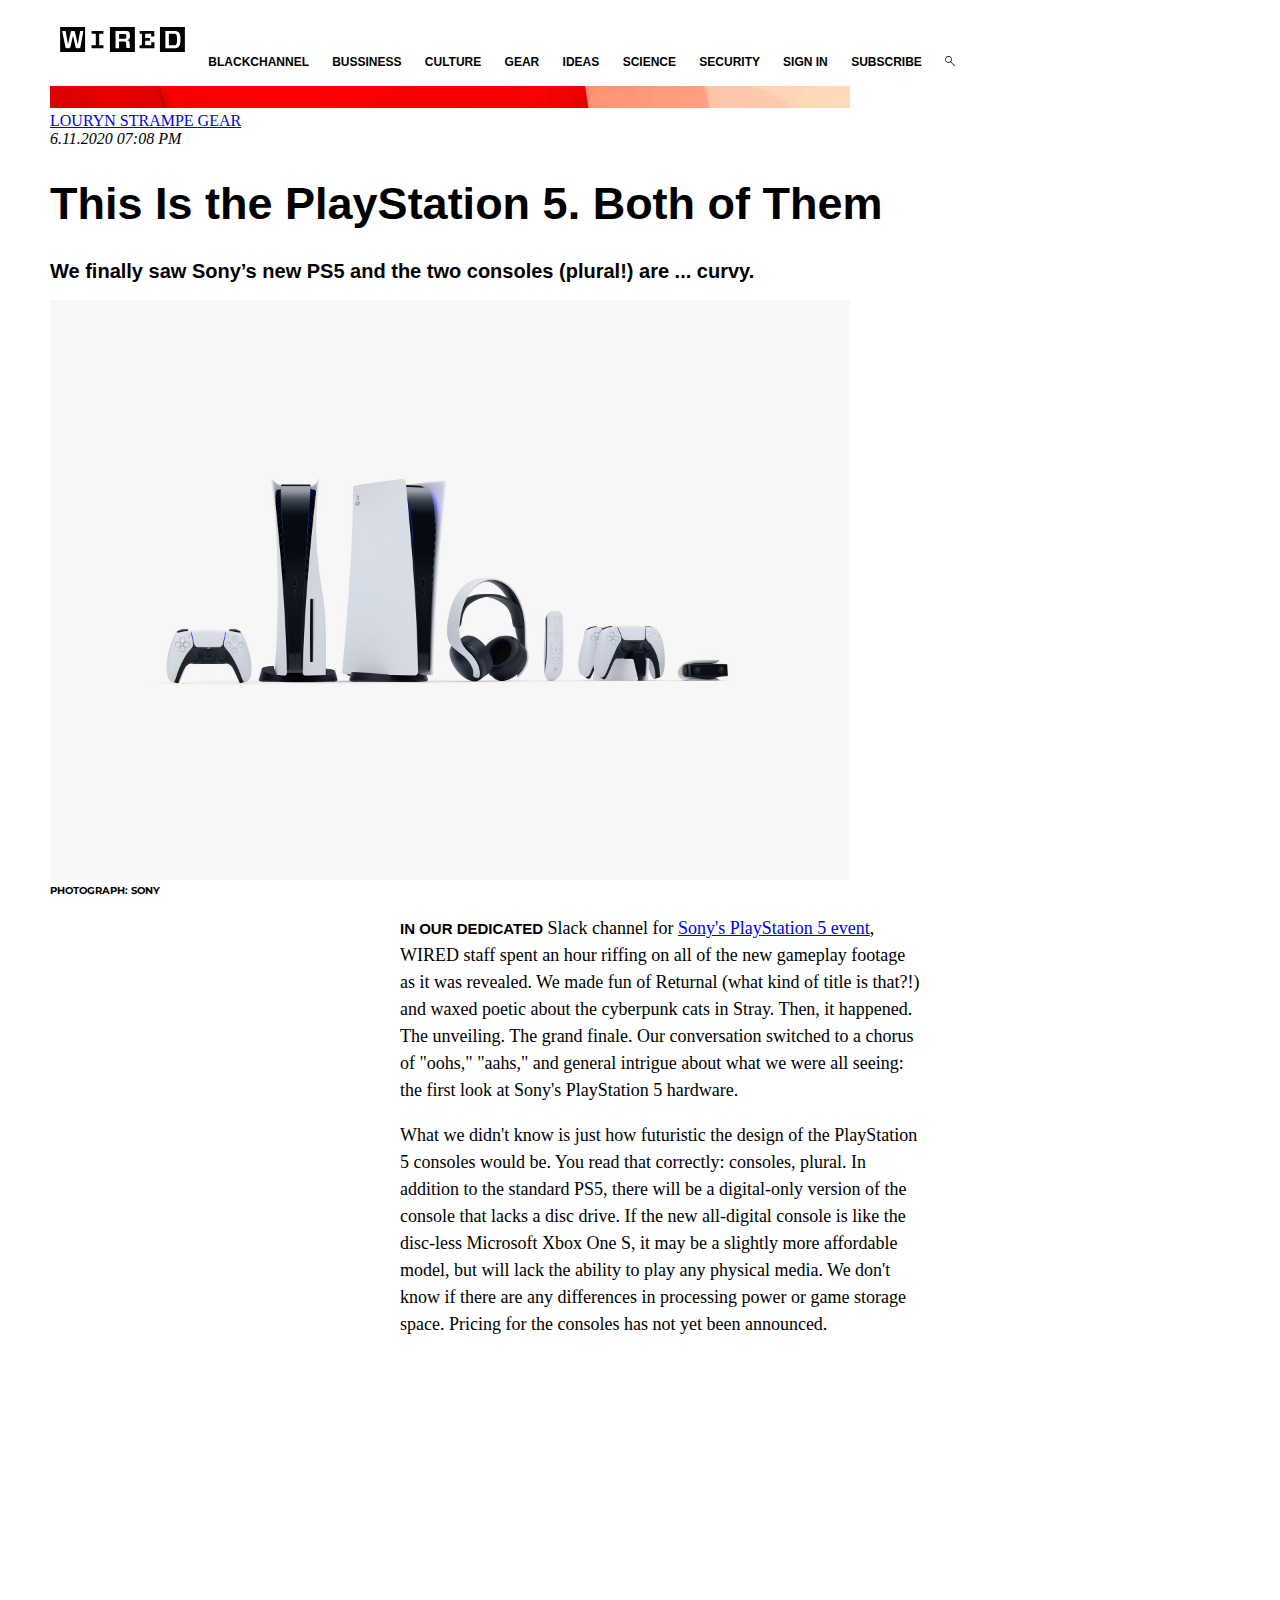
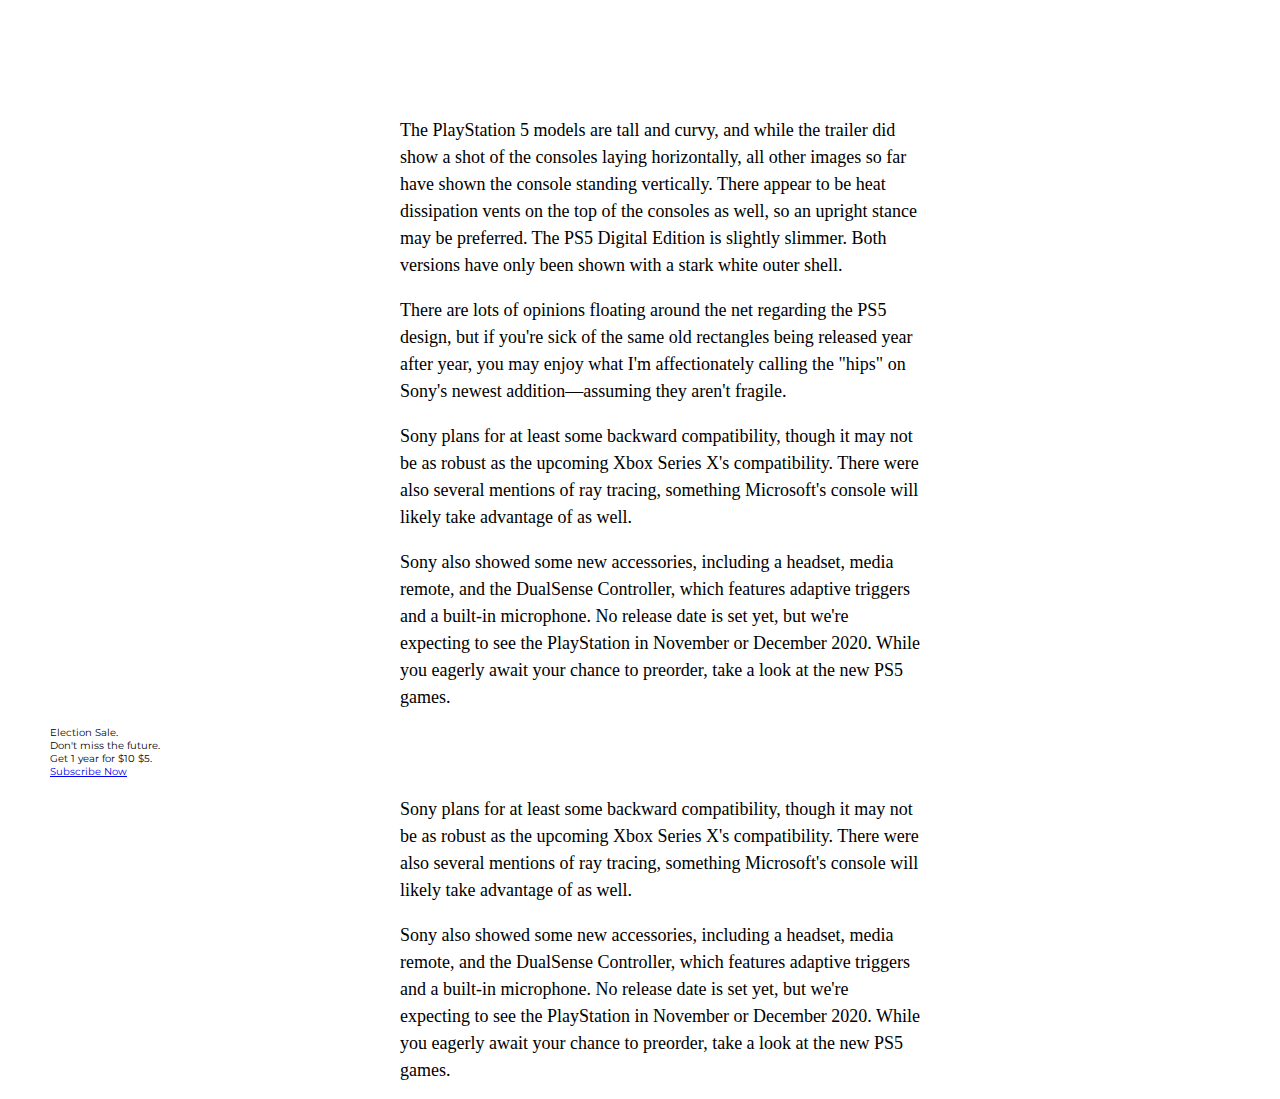
==== WIRED/index.html @ dc95e337 "My first newspaper" ====
<!DOCTYPE html>
<html lang="en">
<head>
    <meta charset="UTF-8">
    <meta name="viewport" content="width=device-width, initial-scale=1.0">
    <title>The Radium Post</title>
    <link rel="stylesheet" href="main.css">
</head>
<body>
    <nav id="navbar">
        <div class="container">
            <ul>
                <li>
                    <a href="https://www.wired.com/"><img src="../WIRED/Images/logo.svg">
                    </a>
                </li>
                <li>
                    <a href="https://www.wired.com/category/backchannel/">blackchannel
                    </a>
                </li>
                <li>
                    <a href="https://www.wired.com/category/business/">bussiness
                    </a>
                </li>
                <li>
                    <a href="https://www.wired.com/category/culture/">culture
                    </a>
                </li>
                <li>
                    <a href="https://www.wired.com/category/gear/">gear
                    </a>
                </li>
                <li>
                    <a href="https://www.wired.com/category/ideas/">ideas
                    </a>
                </li>
                <li>
                    <a href="https://www.wired.com/category/science/">science
                    </a>
                </li>
                <li>
                    <a href="https://www.wired.com/category/security/">security
                    </a>
                </li>
                <li>
                    <a href="https://www.wired.com/account/sign-in?redirectURL=https%3A%2F%2Fwww.wired.com%2Fstory%2Fsony-playstation-5-reveal%2F">sign in
                    </a>
                </li>
                <li>
                    <a href="https://subscribe.wired.com/subscribe/splits/wired/WIR_FAILSAFE?source=HCL_WIR_GLOBAL_NAV_CTA_FAILSAFE_0&_ga=2.249877830.1750334631.1602458277-904272401.1602458273">subscribe
                    </a>
                </li>
                <li>
                    <a href="https://www.wired.com/search"> <img src="../WIRED/Images/lupa.svg" height="10" width="10">
                    </a>
                </li>
            </ul>
        </div>
    </nav>
    <div><a href="https://subscribe.wired.com/subscribe/splits/wired/WIR_FAILSAFE?source=HCL_WIR_LEADERBOARD_FAILSAFE_0&_ga=2.215929815.1750334631.1602458277-904272401.1602458273"><img id="suscribe" src="../WIRED/Images/unlimited.jpg" height="100" width="800"></a>
    </div>
    <div id="link"> <a href="https://www.wired.com/contributor/louryn-strampe">LOURYN STRAMPE
    </a> 
    <a href="https://www.wired.com/category/gear">GEAR
    </a> 
    <address>6.11.2020 07:08 PM
    </address>
    <h1 class="title">This Is the PlayStation 5. Both of Them
    </h1>
    <article>
        <h2>We finally saw Sony’s new PS5 and the two consoles (plural!) are ... curvy.
        </h2>
        <img src="Images/sony-ps5.jpg" width="800" height="580">
        <div class="caption">
            <link href="https://fonts.googleapis.com/css2?family=Montserrat:wght@600&display=swap" rel="stylesheet"><b>PHOTOGRAPH: SONY</b>
            <p><span class="lead-in-text-callout">In our dedicated</span> Slack channel for <a href="https://www.youtube.com/watch?v=RuLci-lSeCo">Sony's PlayStation 5 event</a>, WIRED staff spent an hour riffing on all of the new gameplay footage as it was revealed. We made fun of Returnal (what kind of title is that?!) and waxed poetic about the cyberpunk cats in Stray. Then, it happened. The unveiling. The grand finale. Our conversation switched to a chorus of "oohs," "aahs," and general intrigue about what we were all seeing: the first look at Sony's PlayStation 5 hardware.
            </p>
            <p>What we didn't know is just how futuristic the design of the PlayStation 5 consoles would be. You read that correctly: consoles, plural. In addition to the standard PS5, there will be a digital-only version of the console that lacks a disc drive. If the new all-digital console is like the disc-less Microsoft Xbox One S, it may be a slightly more affordable model, but will lack the ability to play any physical media. We don't know if there are any differences in processing power or game storage space. Pricing for the consoles has not yet been announced.
            </p>
                <iframe width="610" height="343" src="https://www.youtube.com/embed/RkC0l4iekYo" frameborder="0" allow="accelerometer; autoplay; clipboard-write; encrypted-media; gyroscope; picture-in-picture" allowfullscreen>
                </iframe>
            <p>The PlayStation 5 models are tall and curvy, and while the trailer did show a shot of the consoles laying horizontally, all other images so far have shown the console standing vertically. There appear to be heat dissipation vents on the top of the consoles as well, so an upright stance may be preferred. The PS5 Digital Edition is slightly slimmer. Both versions have only been shown with a stark white outer shell.  
            </p>
            <p>There are lots of opinions floating around the net regarding the PS5 design, but if you're sick of the same old rectangles being released year after year, you may enjoy what I'm affectionately calling the "hips" on Sony's newest addition—assuming they aren't fragile.
            </p>
            <p>Sony plans for at least some backward compatibility, though it may not be as robust as the upcoming Xbox Series X's compatibility. There were also several mentions of ray tracing, something Microsoft's console will likely take advantage of as well.
            </p>
            <p>Sony also showed some new accessories, including a headset, media remote, and the DualSense Controller, which features adaptive triggers and a built-in microphone. No release date is set yet, but we're expecting to see the PlayStation in November or December 2020. While you eagerly await your chance to preorder, take a look at the new PS5 games.
            </p>
            <div>Election Sale. 
            </div>
            <div>Don't miss the future. 
            </div>
            <div>Get 1 year for $10 $5.
            </div>
                <a href="https://subscribe.wired.com/subscribe/splits/wired/HCL_WIR_FAILSAFE?source=HCL_WIR_INCONTENT_FAILSAFE_0_ELECTION_SALE_2020_ZZ&_ga=2.53409768.1750334631.1602458277-904272401.1602458273">Subscribe Now
                </a>
            <p>Sony plans for at least some backward compatibility, though it may not be as robust as the upcoming Xbox Series X's compatibility. There were also several mentions of ray tracing, something Microsoft's console will likely take advantage of as well.
            </p>
            <p>Sony also showed some new accessories, including a headset, media remote, and the DualSense Controller, which features adaptive triggers and a built-in microphone. No release date is set yet, but we're expecting to see the PlayStation in November or December 2020. While you eagerly await your chance to preorder, take a look at the new PS5 games.
            </p>
        </div>
    </article>
</body>
---- WIRED/main.css ----
body {
    margin-left: 50px;
}

#navbar{
    background-color: white;
    color: black;
    padding: auto;
    font-weight: bold;
    text-transform: uppercase;
    position: fixed;
    top:0;
    width: 100%;
    overflow: hidden;
}

#navbar ul{
    padding:0;
    list-style: none;
}

#navbar li{
    display: inline;
}

#navbar a{
    color:black;
    text-decoration: none;
    font-family: WiredMono,helvetica,sans-serif;
    font-size: 12px;
    padding-left: 10px;
    padding-right: 10px;
}


}

#sign-in{
    float: right;
    background-color: cornflowerblue;
    height: 20px;
    width: 60px;
    position: relative;
}

.button{
 block-size: auto;
 object-position: right;
}

.title {
    font-family:Arial, Helvetica, sans-serif;
    font-size: 45px;
    font-weight: bolder;
}

#content-header{
    box-sizing: border-box;
    letter-spacing: 1em;
    font-family: helvetica, arial, sans-serif;
}

.a [href="https://www.wired.com/contributor/louryn-strampe"] {
    font-family: Arial, Helvetica, sans-serif;
    font-stretch: semi-expanded;
    background-color: black;
    color: white;
    text-decoration: none;

}

.caption {
    font-family: Montserrat, Arial, Helvetica, sans-serif;
    font-size: 10px;
}

h2 {
    font-family: Arial, Helvetica, sans-serif;
    font-size: 20px;
}

p {
    font-family: Tinos;
    font-size: 18px;
    margin-bottom: 15px;
    text-align: left;
    margin-right: 350px;
    margin-left: 350px;
    padding: auto;
    line-height: 1.5em;
}

.lead-in-text-callout {
    font-family: Arial, Helvetica, sans-serif;
    font-size: 15px;
    font-weight: bold;
    text-transform: uppercase;
}
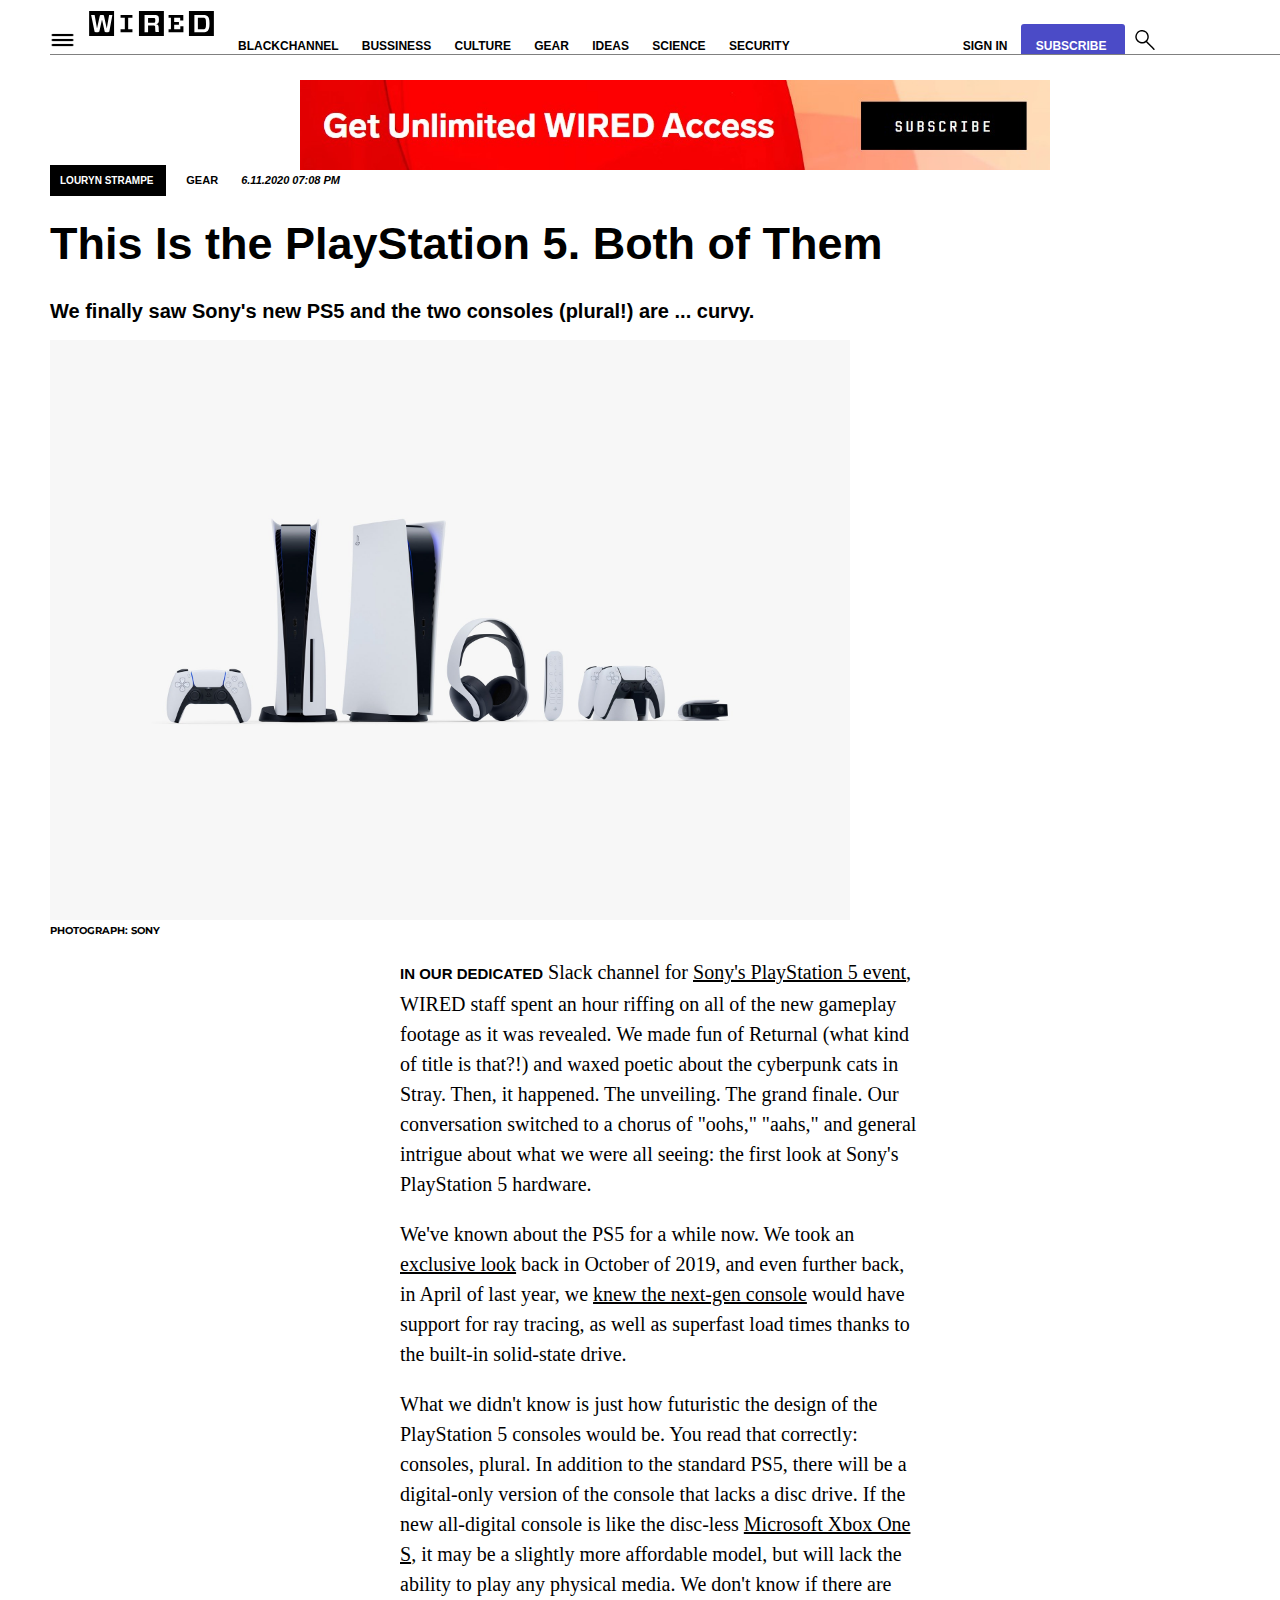
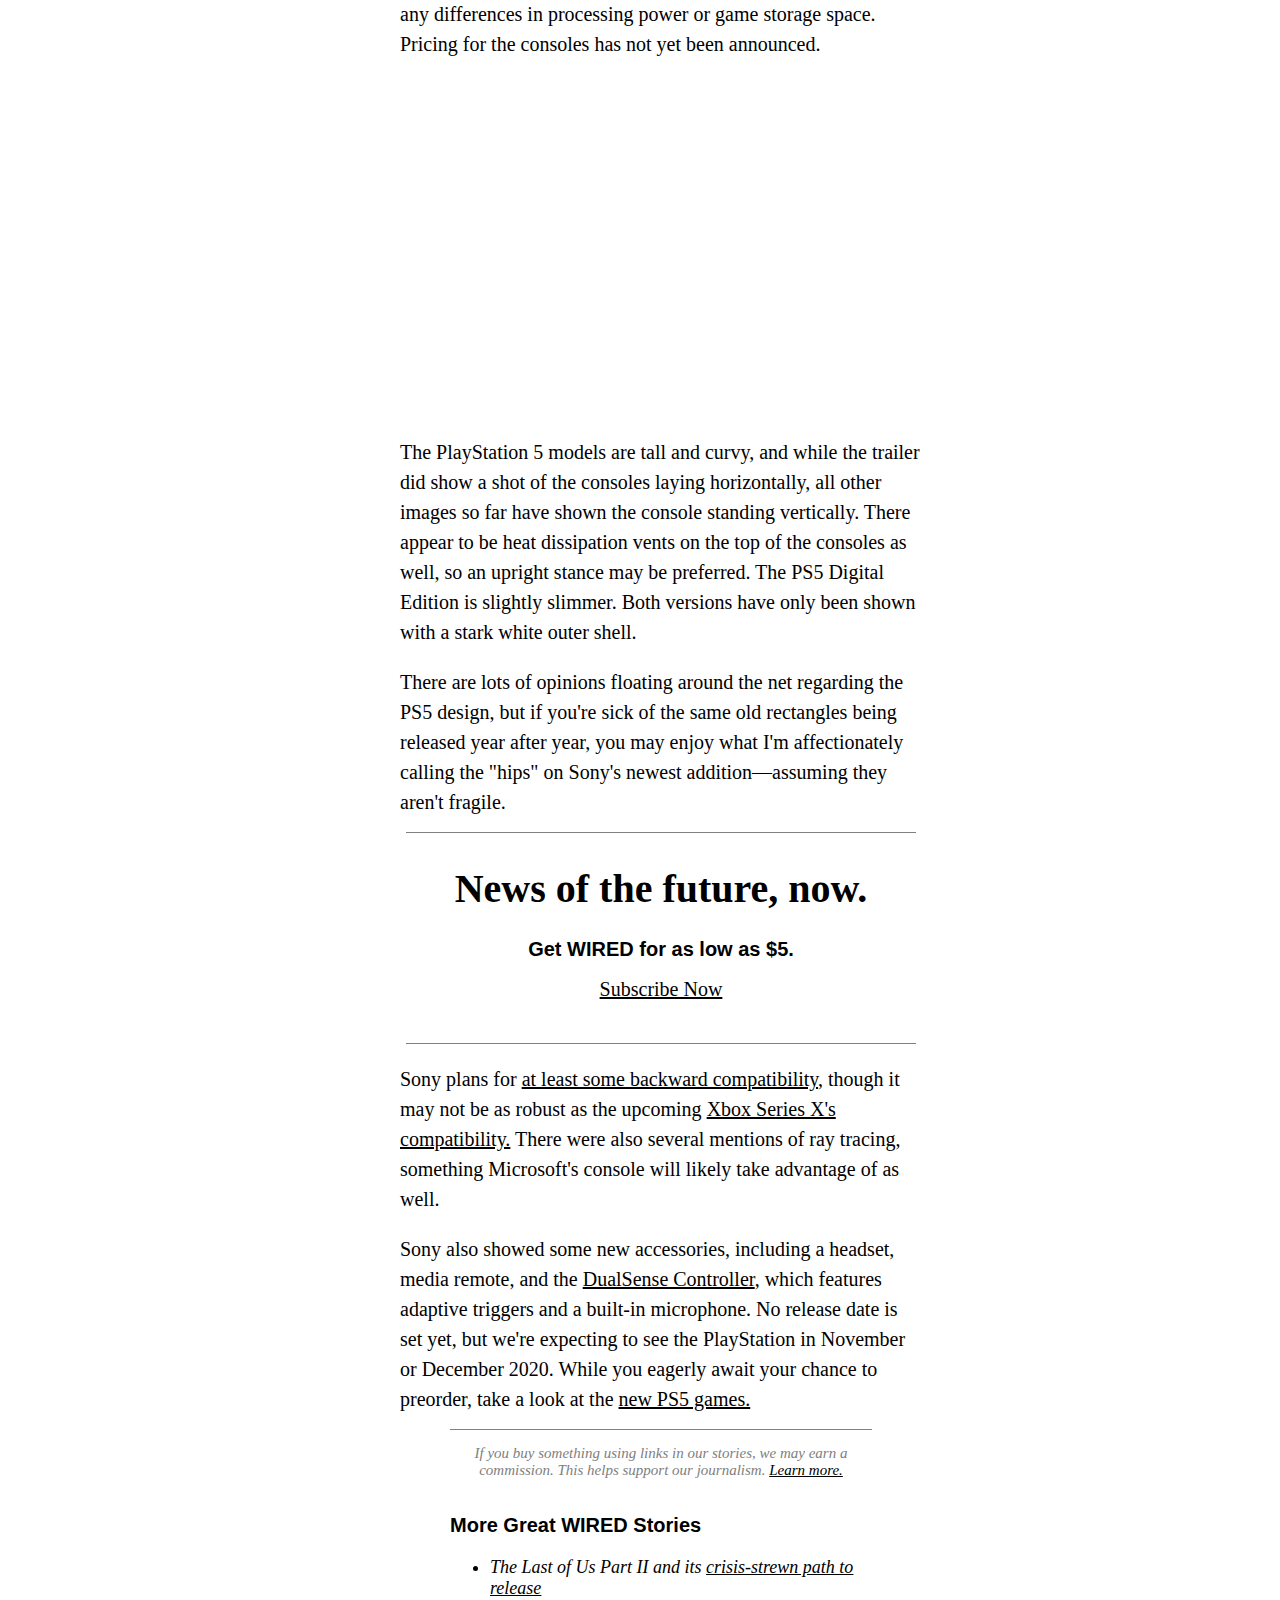
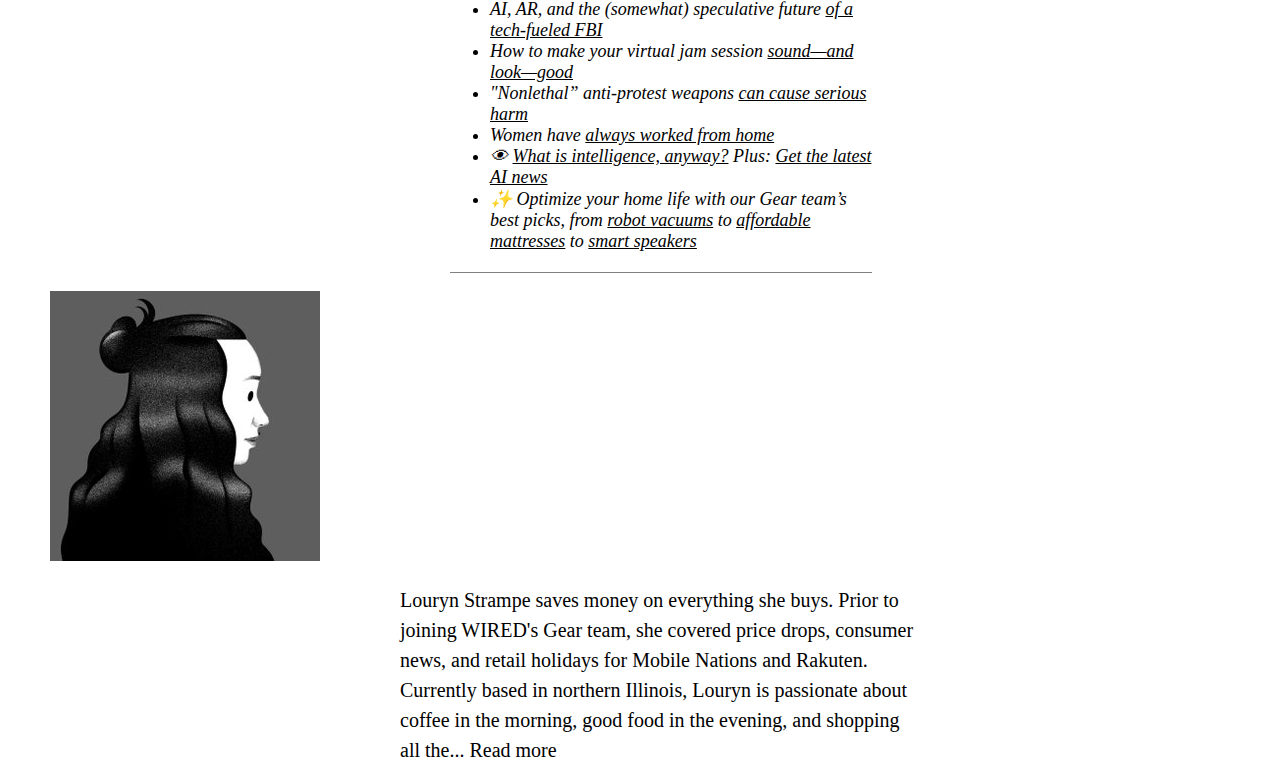
==== commit ceb1a827: "My first newspaper" ====
--- a/WIRED/index.html
+++ b/WIRED/index.html
@@ -7,98 +7,124 @@
     <link rel="stylesheet" href="main.css">
 </head>
 <body>
-    <nav id="navbar">
-        <div class="container">
-            <ul>
-                <li>
-                    <a href="https://www.wired.com/"><img src="../WIRED/Images/logo.svg">
-                    </a>
-                </li>
-                <li>
-                    <a href="https://www.wired.com/category/backchannel/">blackchannel
-                    </a>
-                </li>
-                <li>
-                    <a href="https://www.wired.com/category/business/">bussiness
-                    </a>
-                </li>
-                <li>
-                    <a href="https://www.wired.com/category/culture/">culture
-                    </a>
-                </li>
-                <li>
-                    <a href="https://www.wired.com/category/gear/">gear
-                    </a>
-                </li>
-                <li>
-                    <a href="https://www.wired.com/category/ideas/">ideas
-                    </a>
-                </li>
-                <li>
-                    <a href="https://www.wired.com/category/science/">science
-                    </a>
-                </li>
-                <li>
-                    <a href="https://www.wired.com/category/security/">security
-                    </a>
-                </li>
-                <li>
-                    <a href="https://www.wired.com/account/sign-in?redirectURL=https%3A%2F%2Fwww.wired.com%2Fstory%2Fsony-playstation-5-reveal%2F">sign in
-                    </a>
-                </li>
-                <li>
-                    <a href="https://subscribe.wired.com/subscribe/splits/wired/WIR_FAILSAFE?source=HCL_WIR_GLOBAL_NAV_CTA_FAILSAFE_0&_ga=2.249877830.1750334631.1602458277-904272401.1602458273">subscribe
-                    </a>
-                </li>
-                <li>
-                    <a href="https://www.wired.com/search"> <img src="../WIRED/Images/lupa.svg" height="10" width="10">
-                    </a>
-                </li>
-            </ul>
-        </div>
+    <nav>
+        <img class="menu" src="../WIRED/Images/menu.png" height="20" width="25">
+        <a href="https://www.wired.com/"><img src="../WIRED/Images/logo.svg"></a>
+        <ul>
+            <li>
+                <a href="https://www.wired.com/category/backchannel/">blackchannel
+                </a>
+            </li>
+            <li>
+                <a href="https://www.wired.com/category/business/">bussiness
+                </a>
+            </li>
+            <li>
+                <a href="https://www.wired.com/category/culture/">culture
+                </a>
+            </li>
+            <li>
+                <a href="https://www.wired.com/category/gear/">gear
+                </a>
+            </li>
+            <li>
+                <a href="https://www.wired.com/category/ideas/">ideas
+                </a>
+            </li>
+            <li>
+                <a href="https://www.wired.com/category/science/">science
+                </a>
+            </li>
+            <li>
+                <a href="https://www.wired.com/category/security/">security
+                </a>
+            </li>
+        </ul>
+        <ul class="secondary-links">
+            <li>
+                <a class="hover-blue" href="https://www.wired.com/account/sign-in?redirectURL=https%3A%2F%2Fwww.wired.com%2Fstory%2Fsony-playstation-5-reveal%2F">sign in
+                </a>
+            </li>
+            <li>
+                <a class="suscribe" href="https://subscribe.wired.com/subscribe/splits/wired/WIR_FAILSAFE?source=HCL_WIR_GLOBAL_NAV_CTA_FAILSAFE_0&_ga=2.249877830.1750334631.1602458277-904272401.1602458273">subscribe
+                </a>
+            </li>
+            <li>
+                <a href="https://www.wired.com/search"> <img src="../WIRED/Images/lupa.svg" height="20" width="20">
+                </a>
+            </li>
+        </ul>
     </nav>
-    <div><a href="https://subscribe.wired.com/subscribe/splits/wired/WIR_FAILSAFE?source=HCL_WIR_LEADERBOARD_FAILSAFE_0&_ga=2.215929815.1750334631.1602458277-904272401.1602458273"><img id="suscribe" src="../WIRED/Images/unlimited.jpg" height="100" width="800"></a>
+    <div><a href="https://subscribe.wired.com/subscribe/splits/wired/WIR_FAILSAFE?source=HCL_WIR_LEADERBOARD_FAILSAFE_0&_ga=2.215929815.1750334631.1602458277-904272401.1602458273"><img class="banner" src="../WIRED/Images/unlimited.jpg" height="90" width="750"></a>
     </div>
-    <div id="link"> <a href="https://www.wired.com/contributor/louryn-strampe">LOURYN STRAMPE
-    </a> 
-    <a href="https://www.wired.com/category/gear">GEAR
-    </a> 
-    <address>6.11.2020 07:08 PM
-    </address>
+    <div>
+        <a class="button" href="https://www.wired.com/contributor/louryn-strampe">LOURYN STRAMPE
+        </a> 
+        <a class="gear" href="https://www.wired.com/category/gear">GEAR
+        </a> 
+        <address>6.11.2020 07:08 PM
+        </address>
+    </div>
     <h1 class="title">This Is the PlayStation 5. Both of Them
     </h1>
     <article>
-        <h2>We finally saw Sony’s new PS5 and the two consoles (plural!) are ... curvy.
+        <h2>We finally saw Sony's new PS5 and the two consoles (plural!) are ... curvy.
         </h2>
-        <img src="Images/sony-ps5.jpg" width="800" height="580">
+        <img class src="Images/sony-ps5.jpg" width="800" height="580">
         <div class="caption">
             <link href="https://fonts.googleapis.com/css2?family=Montserrat:wght@600&display=swap" rel="stylesheet"><b>PHOTOGRAPH: SONY</b>
             <p><span class="lead-in-text-callout">In our dedicated</span> Slack channel for <a href="https://www.youtube.com/watch?v=RuLci-lSeCo">Sony's PlayStation 5 event</a>, WIRED staff spent an hour riffing on all of the new gameplay footage as it was revealed. We made fun of Returnal (what kind of title is that?!) and waxed poetic about the cyberpunk cats in Stray. Then, it happened. The unveiling. The grand finale. Our conversation switched to a chorus of "oohs," "aahs," and general intrigue about what we were all seeing: the first look at Sony's PlayStation 5 hardware.
             </p>
-            <p>What we didn't know is just how futuristic the design of the PlayStation 5 consoles would be. You read that correctly: consoles, plural. In addition to the standard PS5, there will be a digital-only version of the console that lacks a disc drive. If the new all-digital console is like the disc-less Microsoft Xbox One S, it may be a slightly more affordable model, but will lack the ability to play any physical media. We don't know if there are any differences in processing power or game storage space. Pricing for the consoles has not yet been announced.
+            <p>We've known about the PS5 for a while now. We took an <a href="https://www.wired.com/story/exclusive-playstation-5/">exclusive look</a> back in October of 2019, and even further back, in April of last year, we <a href="https://www.wired.com/story/exclusive-sony-next-gen-console/">knew the next-gen console</a> would have support for ray tracing, as well as superfast load times thanks to the built-in solid-state drive.
             </p>
-                <iframe width="610" height="343" src="https://www.youtube.com/embed/RkC0l4iekYo" frameborder="0" allow="accelerometer; autoplay; clipboard-write; encrypted-media; gyroscope; picture-in-picture" allowfullscreen>
+            <p>What we didn't know is just how futuristic the design of the PlayStation 5 consoles would be. You read that correctly: consoles, plural. In addition to the standard PS5, there will be a digital-only version of the console that lacks a disc drive. If the new all-digital console is like the disc-less <a href="https://fave.co/3fha4Qo">Microsoft Xbox One S</a>, it may be a slightly more affordable model, but will lack the ability to play any physical media. We don't know if there are any differences in processing power or game storage space. Pricing for the consoles has not yet been announced.
+            </p>
+                <iframe class="video" width="610" height="343" src="https://www.youtube.com/embed/RkC0l4iekYo" frameborder="0" allow="accelerometer; autoplay; clipboard-write; encrypted-media; gyroscope; picture-in-picture" allowfullscreen>
                 </iframe>
             <p>The PlayStation 5 models are tall and curvy, and while the trailer did show a shot of the consoles laying horizontally, all other images so far have shown the console standing vertically. There appear to be heat dissipation vents on the top of the consoles as well, so an upright stance may be preferred. The PS5 Digital Edition is slightly slimmer. Both versions have only been shown with a stark white outer shell.  
             </p>
             <p>There are lots of opinions floating around the net regarding the PS5 design, but if you're sick of the same old rectangles being released year after year, you may enjoy what I'm affectionately calling the "hips" on Sony's newest addition—assuming they aren't fragile.
             </p>
-            <p>Sony plans for at least some backward compatibility, though it may not be as robust as the upcoming Xbox Series X's compatibility. There were also several mentions of ray tracing, something Microsoft's console will likely take advantage of as well.
+        <div class="link-3">
+            <h1>News of the future, now.
+            </h1>
+            <h2>Get WIRED for as low as $5.
+            </h2>
+            <a class="nose" href="https://subscribe.wired.com/subscribe/splits/wired/HCL_WIR_FAILSAFE?source=HCL_WIR_INCONTENT_FAILSAFE_0_ELECTION_SALE_2020_ZZ&_ga=2.53409768.1750334631.1602458277-904272401.1602458273">Subscribe Now 
+            </a> 
+        </div>
+            <p>Sony plans for <a href="https://www.wired.com/story/sony-playstation-5-specs-ssd-and-backward-compatibility/">at least some backward compatibility</a>, though it may not be as robust as the upcoming <a href="https://www.wired.com/story/xbox-series-x-specs-features-processor/">Xbox Series X's compatibility.</a> There were also several mentions of ray tracing, something Microsoft's console will likely take advantage of as well.
             </p>
-            <p>Sony also showed some new accessories, including a headset, media remote, and the DualSense Controller, which features adaptive triggers and a built-in microphone. No release date is set yet, but we're expecting to see the PlayStation in November or December 2020. While you eagerly await your chance to preorder, take a look at the new PS5 games.
-            </p>
-            <div>Election Sale. 
-            </div>
-            <div>Don't miss the future. 
-            </div>
-            <div>Get 1 year for $10 $5.
-            </div>
-                <a href="https://subscribe.wired.com/subscribe/splits/wired/HCL_WIR_FAILSAFE?source=HCL_WIR_INCONTENT_FAILSAFE_0_ELECTION_SALE_2020_ZZ&_ga=2.53409768.1750334631.1602458277-904272401.1602458273">Subscribe Now
-                </a>
-            <p>Sony plans for at least some backward compatibility, though it may not be as robust as the upcoming Xbox Series X's compatibility. There were also several mentions of ray tracing, something Microsoft's console will likely take advantage of as well.
-            </p>
-            <p>Sony also showed some new accessories, including a headset, media remote, and the DualSense Controller, which features adaptive triggers and a built-in microphone. No release date is set yet, but we're expecting to see the PlayStation in November or December 2020. While you eagerly await your chance to preorder, take a look at the new PS5 games.
+            <p>Sony also showed some new accessories, including a headset, media remote, and the <a href="https://www.wired.com/story/new-playstation-5-controller/">DualSense Controller</a>, which features adaptive triggers and a built-in microphone. No release date is set yet, but we're expecting to see the PlayStation in November or December 2020. While you eagerly await your chance to preorder, take a look at the <a href="https://www.wired.com/story/sony-playstation-5-event-games"> new PS5 games.</a>
             </p>
         </div>
     </article>
-</body>+    <div class="quote">If you buy something using links in our stories, we may earn a commission. This helps support our journalism. <a href="https://www.wired.com/2015/11/affiliate-link-policy/">Learn more.</a>
+    </div>
+    <h3>More Great WIRED Stories
+    </h3>
+    <div>
+        <ul class="list4">
+            <li>The Last of Us Part II and its <a href="https://www.wired.com/story/last-of-us-part-ii-sequel-release-pandemic/?itm_campaign=BottomRelatedStories_Sections_2&itm_content=footer-recirc">crisis-strewn path to release</a>
+            </li>
+            <li>AI, AR, and the (somewhat) speculative future <a href="https://www.wired.com/story/ai-ar-somewhat-speculative-future-tech-fueled-fbi/?itm_campaign=BottomRelatedStories_Sections_2&itm_content=footer-recirc">of a tech-fueled FBI</a>
+            </li>
+            <li>How to make your virtual jam session <a href="https://www.wired.com/story/zoom-music-video-coronavirus-tips/?itm_campaign=BottomRelatedStories_Sections_2&itm_content=footer-recirc">sound—and look—good</a>
+            </li>
+            <li>"Nonlethal” anti-protest weapons <a href="https://www.wired.com/story/tear-gas-rubber-bullets-nonlethal-harm-protests/?itm_campaign=BottomRelatedStories_Sections_2&itm_content=footer-recirc">can cause serious harm</a>
+            </li>
+            <li>Women have <a href="https://www.wired.com/story/domestic-work-metoo-moment/?itm_campaign=BottomRelatedStories_Sections_2&itm_content=footer-recirc">always worked from home</a>
+            </li>
+            <li>👁 <a href="https://www.wired.com/story/its-called-artificial-intelligence-but-what-is-intelligence/?itm_campaign=BottomRelatedStories_Sections_2&itm_content=footer-recirc">What is intelligence, anyway?</a> Plus: <a href="https://www.wired.com/category/business/artificial-intelligence/?itm_campaign=BottomRelatedStories_Sections_2&itm_content=footer-recirc">Get the latest AI news</a>
+            </li>
+            <li>✨ Optimize your home life with our Gear team’s best picks, from <a href="https://www.wired.com/gallery/best-robot-vacuums/?itm_campaign=BottomRelatedStories&itm_content=footer-recirc">robot vacuums</a> to <a href="https://www.wired.com/gallery/best-mattresses/?itm_campaign=BottomRelatedStories&itm_content=footer-recirc">affordable mattresses</a> to <a href="https://www.wired.com/gallery/best-google-speakers-buying-guide/?itm_campaign=BottomRelatedStories&itm_content=footer-recirc">smart speakers</a>
+            </li>
+        </ul>
+    </div>
+    <div class="tweet">
+        <img src="../WIRED/Images/perfil.jpg">
+        <p>Louryn Strampe saves money on everything she buys. Prior to joining WIRED's Gear team, she covered price drops, consumer news, and retail holidays for Mobile Nations and Rakuten. Currently based in northern Illinois, Louryn is passionate about coffee in the morning, good food in the evening, and shopping all the... Read more
+        </p>
+    </div>
+</body>
+</html>--- a/WIRED/main.css
+++ b/WIRED/main.css
@@ -2,7 +2,16 @@
     margin-left: 50px;
 }
 
-#navbar{
+a{
+    text-decoration: none;
+    color: black;
+    text-decoration: underline;
+}
+
+a:hover{
+ color: rgb(45, 131, 230);
+}
+nav{
     background-color: white;
     color: black;
     padding: auto;
@@ -12,18 +21,16 @@
     top:0;
     width: 100%;
     overflow: hidden;
+    border-bottom: solid grey 1px;
 }
-
-#navbar ul{
+nav ul{
     padding:0;
     list-style: none;
 }
-
-#navbar li{
+nav li{
     display: inline;
 }
-
-#navbar a{
+nav a{
     color:black;
     text-decoration: none;
     font-family: WiredMono,helvetica,sans-serif;
@@ -31,57 +38,91 @@
     padding-left: 10px;
     padding-right: 10px;
 }
-
-
+nav ul {
+    display: inline;
 }
-
-#sign-in{
-    float: right;
-    background-color: cornflowerblue;
-    height: 20px;
-    width: 60px;
-    position: relative;
+.hover-blue:hover {
+    color: blue;
 }
-
-.button{
- block-size: auto;
- object-position: right;
+.secondary-links {
+    margin-left: 150px;
 }
-
+.suscribe {
+    background-color: rgb(75, 75, 199);
+    color: white;
+    border-radius: 3px;
+    padding: 15px;
+}
 .title {
     font-family:Arial, Helvetica, sans-serif;
     font-size: 45px;
     font-weight: bolder;
 }
-
 #content-header{
     box-sizing: border-box;
     letter-spacing: 1em;
     font-family: helvetica, arial, sans-serif;
 }
-
 .a [href="https://www.wired.com/contributor/louryn-strampe"] {
     font-family: Arial, Helvetica, sans-serif;
     font-stretch: semi-expanded;
     background-color: black;
     color: white;
     text-decoration: none;
+}
 
+.banner {
+    display: block;
+    margin-top: 80px;
+    margin-left: 250px;
+}
+
+#link{ 
+    display: block;
+}
+
+.button{
+    display:inline;
+    font-weight: bolder;
+    background-color: black;
+    height: 15px;
+    width: 120px;
+    color: white;
+    font-family: Verdana, Geneva, Tahoma, sans-serif;
+    font-size: 10px;
+    text-decoration: none;
+    padding: 10px
+}
+
+.gear{
+    font-family: Arial, Helvetica, sans-serif;
+    font-weight: bolder;
+    text-decoration: none;
+    color: black;
+    display: inline;
+    margin-left: 20px;
+    font-size: 11px;
+}
+
+address{
+    display: inline;
+    font-family: Arial, Helvetica, sans-serif;
+    font-size: 11px;
+    font-weight: bolder;
+    margin-left: 20px;
 }
 
 .caption {
     font-family: Montserrat, Arial, Helvetica, sans-serif;
     font-size: 10px;
 }
-
 h2 {
     font-family: Arial, Helvetica, sans-serif;
     font-size: 20px;
 }
-
 p {
-    font-family: Tinos;
-    font-size: 18px;
+    font-family: 'Times New Roman', Times, serif;
+    font-size: 20px;
     margin-bottom: 15px;
     text-align: left;
     margin-right: 350px;
@@ -89,10 +130,66 @@
     padding: auto;
     line-height: 1.5em;
 }
-
 .lead-in-text-callout {
     font-family: Arial, Helvetica, sans-serif;
     font-size: 15px;
     font-weight: bold;
     text-transform: uppercase;
+}
+
+.video{
+    display:block;
+    margin: auto;
+}
+
+.link-3{
+    display: block;
+    margin: auto;
+    text-align: center;
+    font-family: 'Times New Roman', Times, serif;
+    font-size: 20px;
+    border-top: grey solid 1px;
+    border-bottom: grey solid 1px;
+    padding: 5px;
+    width: 500px;
+    height: 200px;
+}
+
+.quote{
+    display: block;
+    margin-right: 400px;
+    margin-left: 400px;
+    text-align: center;
+    font-family: 'Times New Roman', Times, serif;
+    font-style: italic;
+    font-size: 15px;
+    color: grey;
+    border-top: grey solid 1px;
+    padding: 15px
+
+}
+
+h3 {
+    margin-left: 400px;
+    font-size: 20px;
+    text-align: left;
+    font-family: Arial, Helvetica, sans-serif;
+}
+
+.list4{
+    font-family: Georgia, 'Times New Roman', Times, serif;
+    font-size: 18px;
+    font-style: italic;
+    display: block;
+    margin-left: 400px;
+    margin-right: 400px;
+    border-bottom: grey solid 1px;
+    padding-bottom: 20px;
+
+}
+
+.tweet{
+    display:block;
+    margin: auto;
+    
 }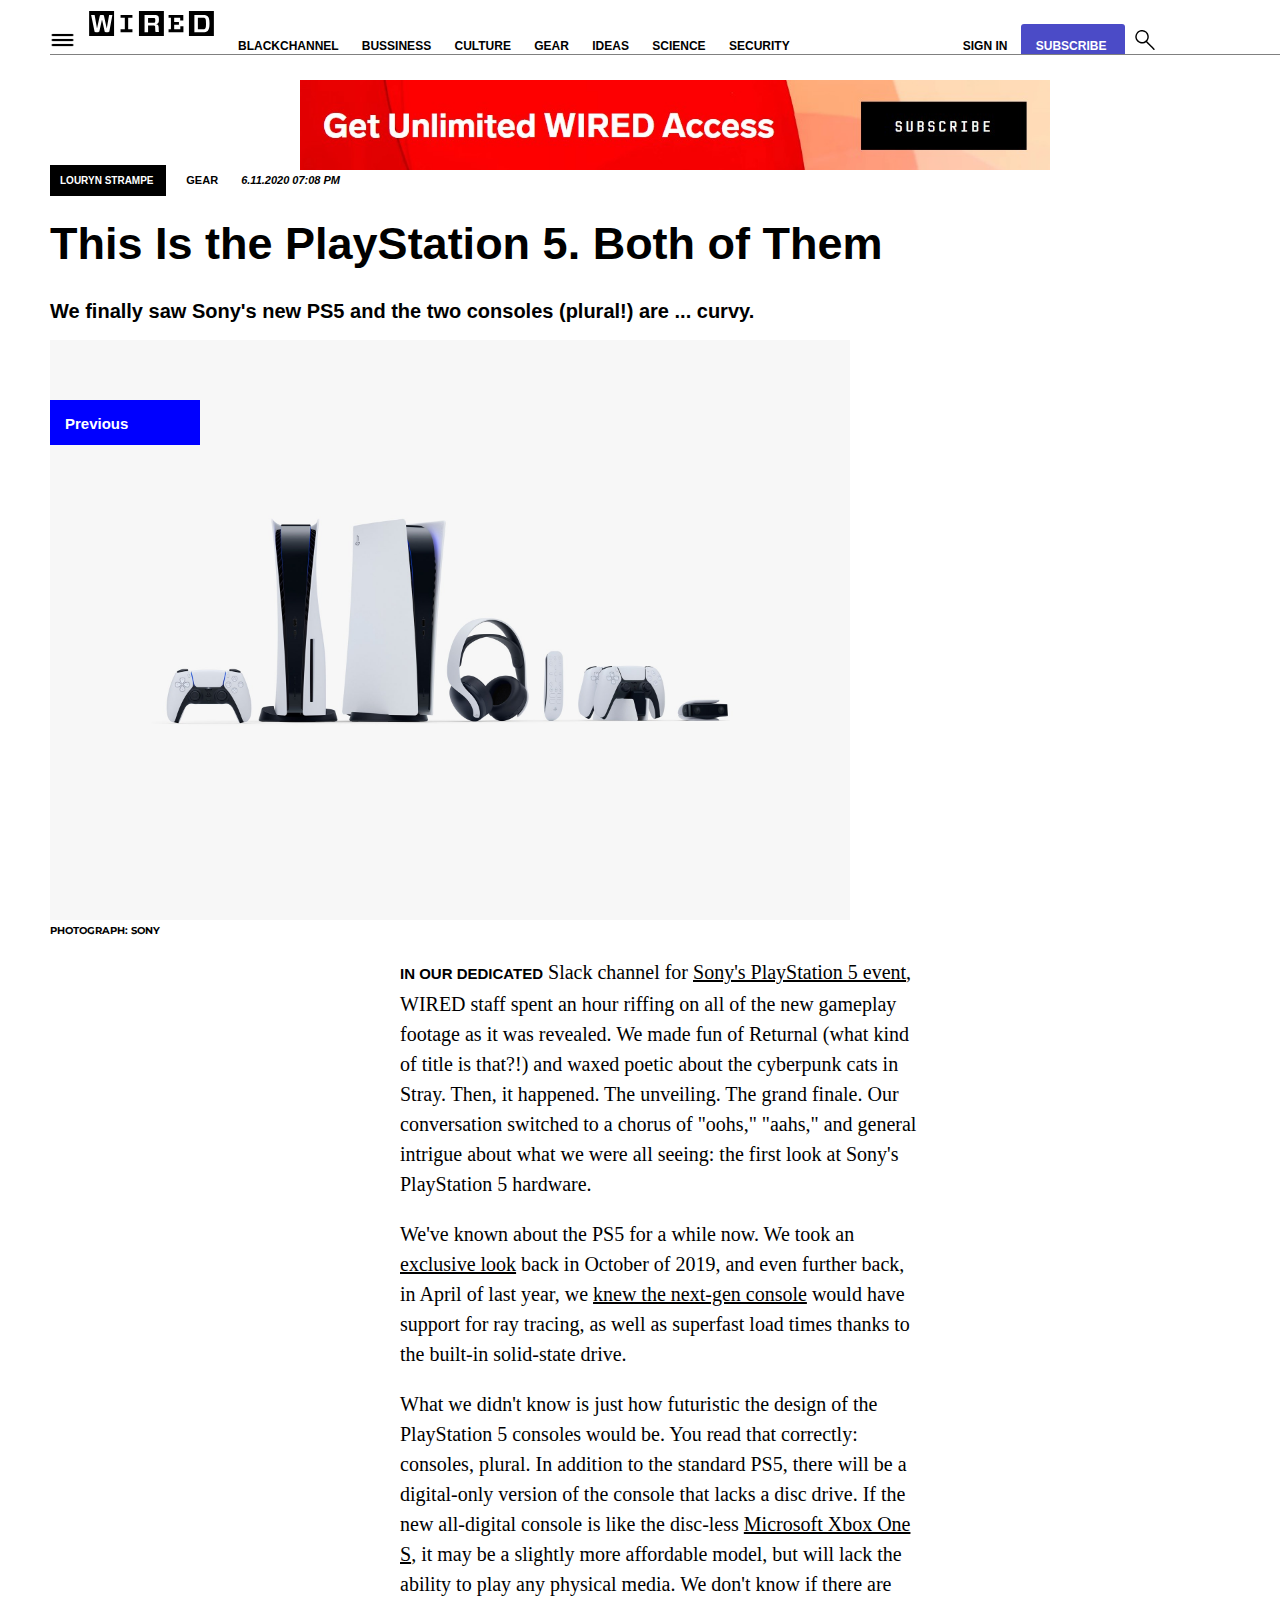
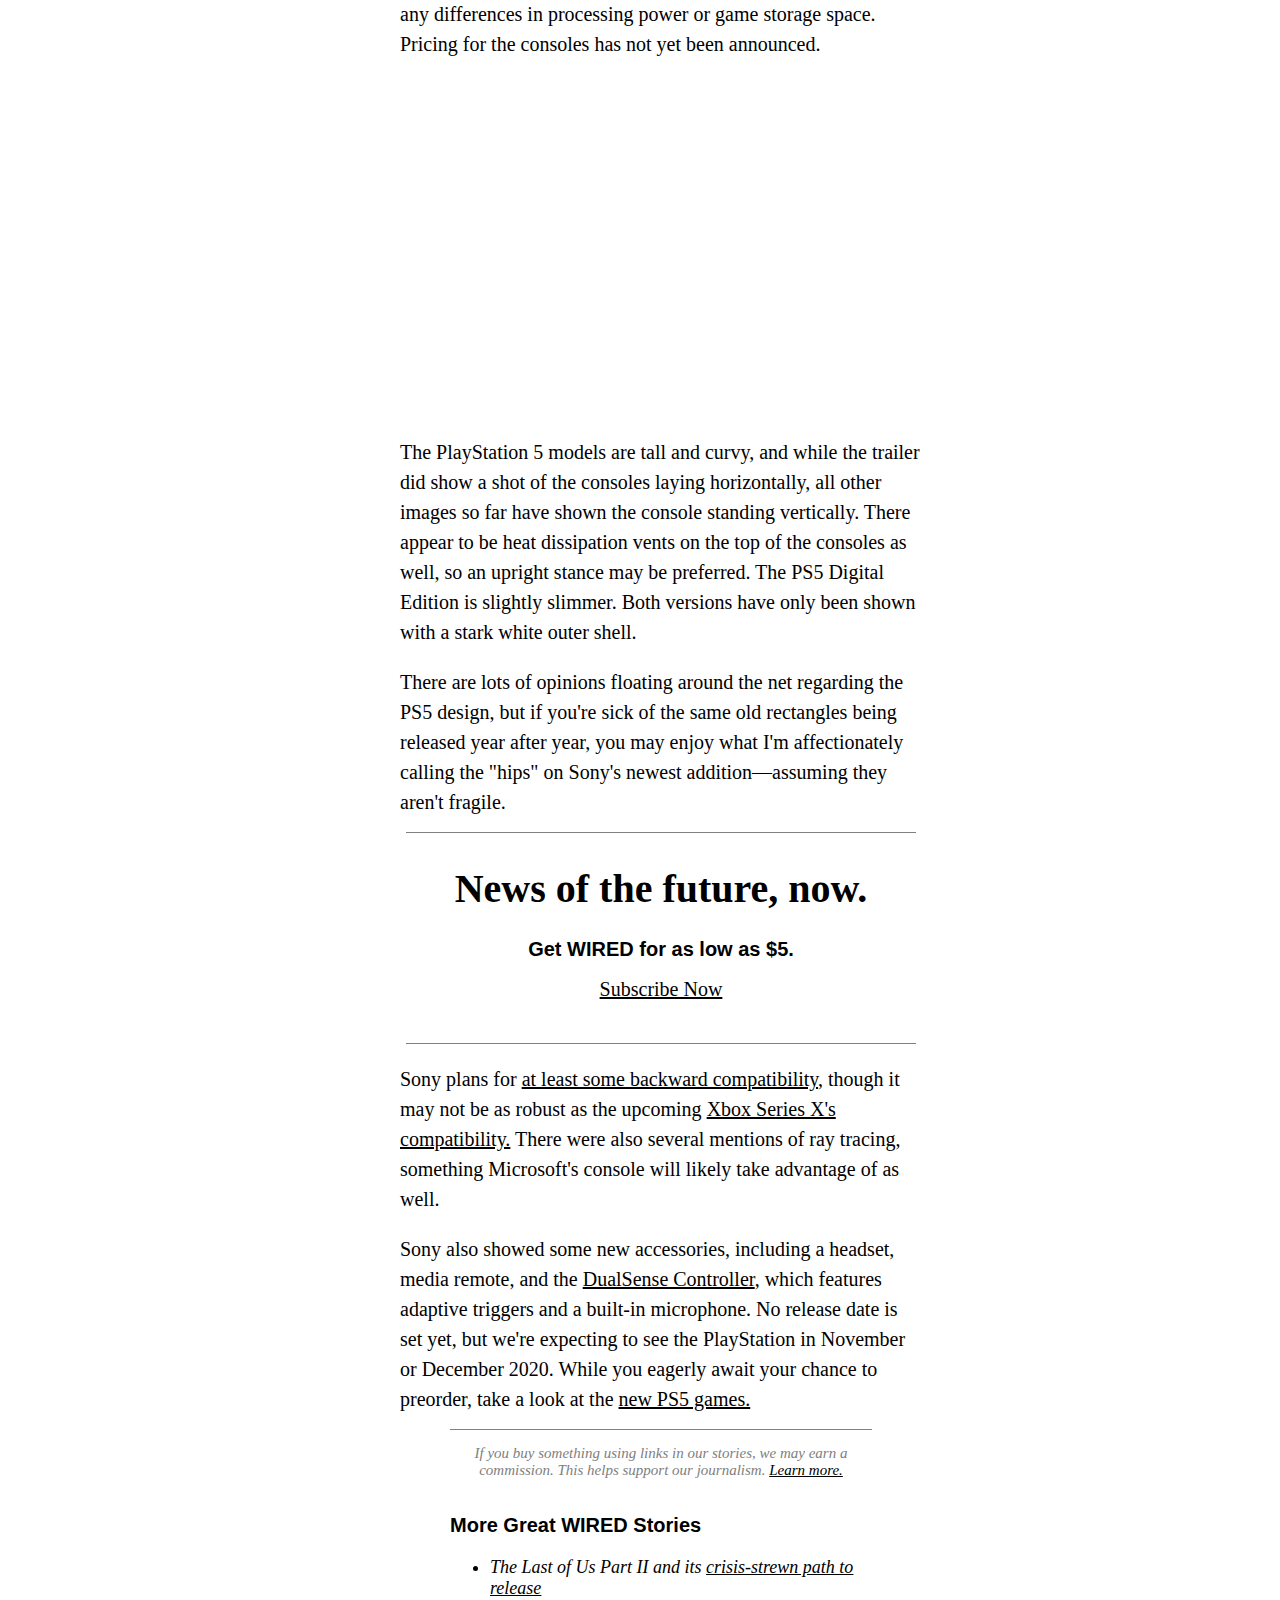
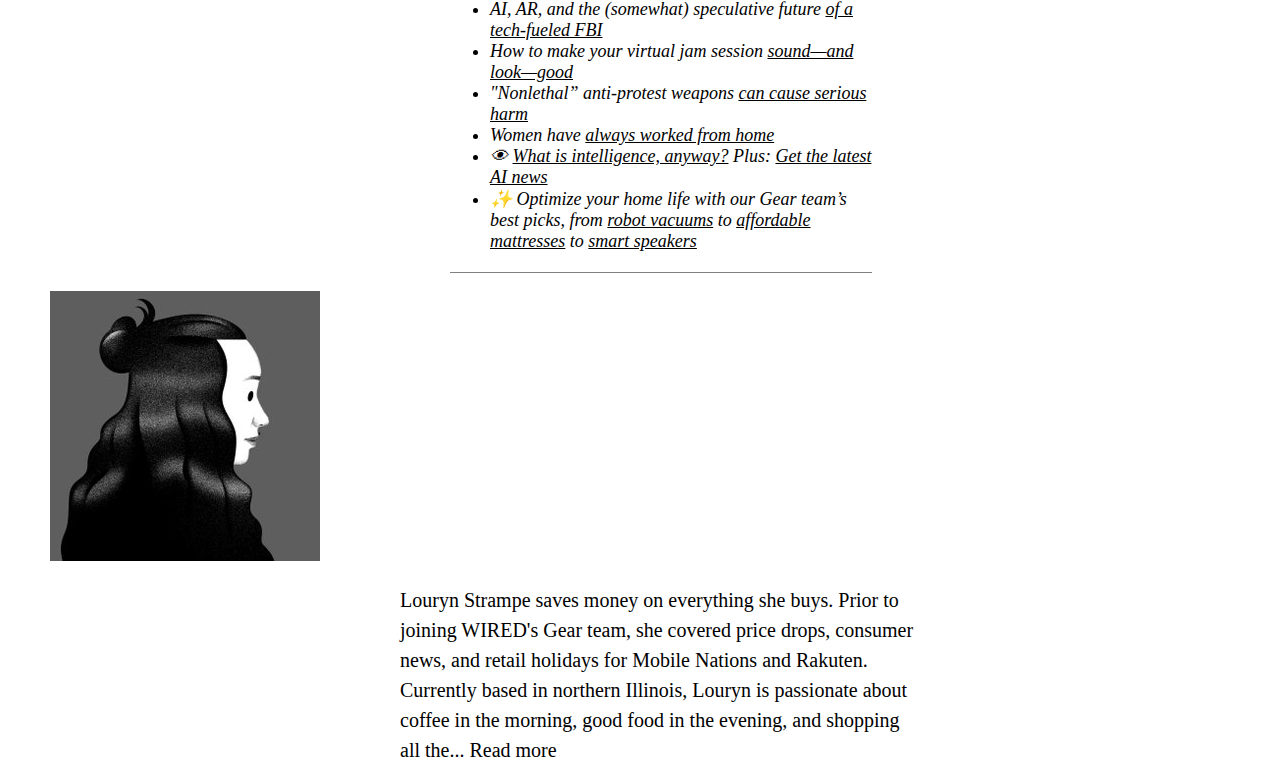
==== commit d8efef71: "my first newspaper" ====
--- a/WIRED/index.html
+++ b/WIRED/index.html
@@ -7,6 +7,8 @@
     <link rel="stylesheet" href="main.css">
 </head>
 <body>
+    <a class="fix-me button" href="file:///C:/Users/Christian/Desktop/the-radium-post/index.html">Previous
+    </a>
     <nav>
         <img class="menu" src="../WIRED/Images/menu.png" height="20" width="25">
         <a href="https://www.wired.com/"><img src="../WIRED/Images/logo.svg"></a>
@@ -126,5 +128,6 @@
         <p>Louryn Strampe saves money on everything she buys. Prior to joining WIRED's Gear team, she covered price drops, consumer news, and retail holidays for Mobile Nations and Rakuten. Currently based in northern Illinois, Louryn is passionate about coffee in the morning, good food in the evening, and shopping all the... Read more
         </p>
     </div>
+
 </body>
 </html>--- a/WIRED/main.css
+++ b/WIRED/main.css
@@ -191,5 +191,18 @@
 .tweet{
     display:block;
     margin: auto;
-    
-}+
+}
+
+.fix-me{
+    position: fixed;
+    top: 400px;
+    background-color: blue;
+    color: white;
+    font-family: Arial, Helvetica, sans-serif;
+    font-size: 15px;
+    text-decoration: none;
+    padding: 15px;
+}
+
+
